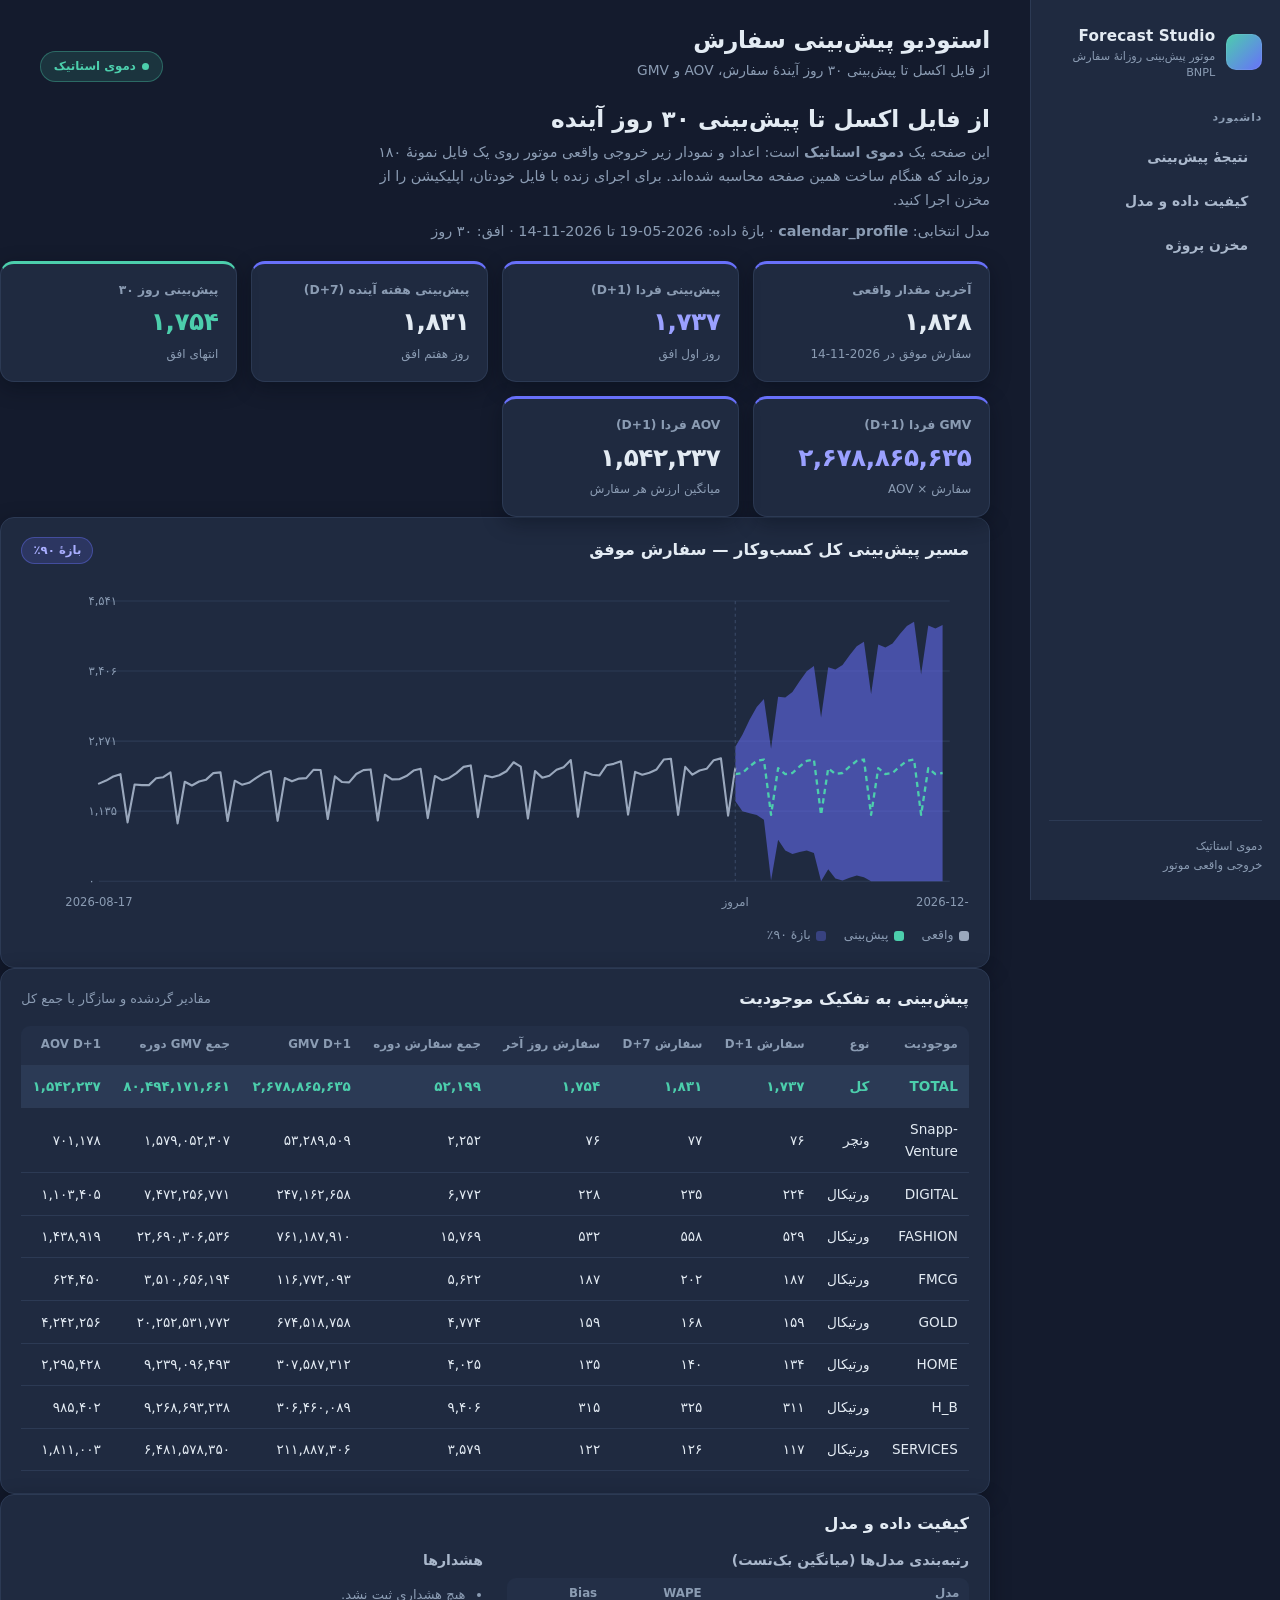
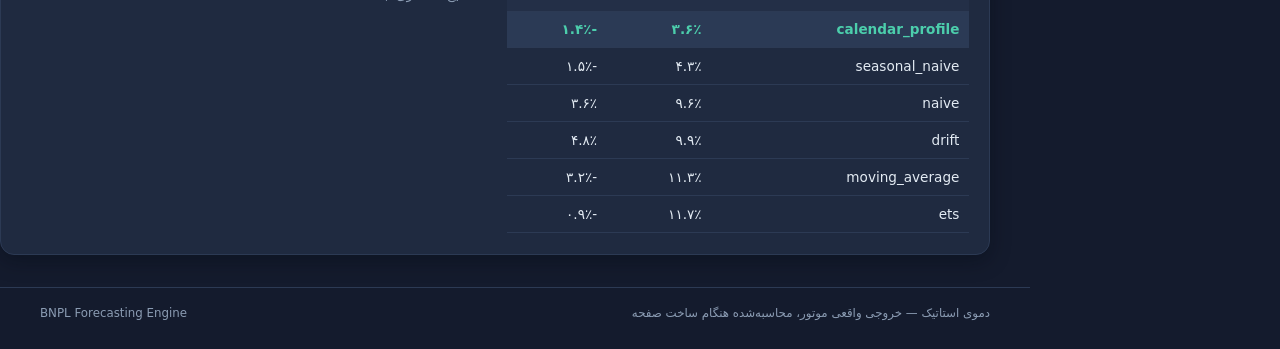
==== docs/index.html @ 6a2b245a "Add delivery workbook output in the exact business format - load_category_facts keeps the date x ver" ====
<!DOCTYPE html>
<html lang="fa" dir="rtl">
<head>
<meta charset="utf-8"/>
<meta name="viewport" content="width=device-width, initial-scale=1"/>
<title>استودیو پیش‌بینی سفارش | دموی استاتیک</title>
<link rel="stylesheet" href="styles.css"/>
</head>
<body>
<a class="skip-link" href="#main">پرش به محتوای اصلی</a>
<aside class="sidebar">
  <div class="brand">
    <span class="brand-mark" aria-hidden="true"></span>
    <div>
      <div class="brand-name">Forecast Studio</div>
      <div class="brand-sub">موتور پیش‌بینی روزانهٔ سفارش BNPL</div>
    </div>
  </div>
  <nav class="side-nav" aria-label="ناوبری اصلی">
    <p class="side-nav-title">داشبورد</p>
    <a href="#results">نتیجهٔ پیش‌بینی</a>
    <a href="#quality">کیفیت داده و مدل</a>
    <a href="https://github.com/raoufkhoshnazarsp/Order-Forecasting-Engine">مخزن پروژه</a>
  </nav>
  <div class="side-foot">دموی استاتیک<br />خروجی واقعی موتور</div>
</aside>

<div class="shell">
<header class="topbar">
  <div>
    <h2>استودیو پیش‌بینی سفارش</h2>
    <p class="sub">از فایل اکسل تا پیش‌بینی ۳۰ روز آیندهٔ سفارش، AOV و GMV</p>
  </div>
  <span class="pill">دموی استاتیک</span>
</header>

<main id="main">
  <section class="hero">
    <h2>از فایل اکسل تا پیش‌بینی ۳۰ روز آینده</h2>
    <p>
      این صفحه یک <strong>دموی استاتیک</strong> است: اعداد و نمودار زیر خروجی واقعی موتور
      روی یک فایل نمونهٔ ۱۸۰ روزه‌اند که هنگام ساخت همین صفحه محاسبه شده‌اند.
      برای اجرای زنده با فایل خودتان، اپلیکیشن را از مخزن اجرا کنید.
    </p>
    <p class="muted">
      مدل انتخابی: <strong>calendar_profile</strong> ·
      بازهٔ داده: 2026-05-19 تا 2026-11-14 ·
      افق: ۳۰ روز
    </p>
  </section>

  <section id="results">
    <div class="kpi-grid"><div class="kpi "><span class="kpi-label">آخرین مقدار واقعی</span><span class="kpi-value">۱,۸۲۸</span><span class="kpi-sub">سفارش موفق در 2026-11-14</span></div><div class="kpi kpi-accent"><span class="kpi-label">پیش‌بینی فردا (D+1)</span><span class="kpi-value">۱,۷۳۷</span><span class="kpi-sub">روز اول افق</span></div><div class="kpi "><span class="kpi-label">پیش‌بینی هفته آینده (D+7)</span><span class="kpi-value">۱,۸۳۱</span><span class="kpi-sub">روز هفتم افق</span></div><div class="kpi kpi-good"><span class="kpi-label">پیش‌بینی روز ۳۰</span><span class="kpi-value">۱,۷۵۴</span><span class="kpi-sub">انتهای افق</span></div><div class="kpi kpi-accent"><span class="kpi-label">GMV فردا (D+1)</span><span class="kpi-value">۲,۶۷۸,۸۶۵,۶۳۵</span><span class="kpi-sub">سفارش × AOV</span></div><div class="kpi "><span class="kpi-label">AOV فردا (D+1)</span><span class="kpi-value">۱,۵۴۲,۲۳۷</span><span class="kpi-sub">میانگین ارزش هر سفارش</span></div></div>

    <div class="card">
      <div class="card-head">
        <h3>مسیر پیش‌بینی کل کسب‌وکار — سفارش موفق</h3>
        <span class="badge">بازهٔ ۹۰٪</span>
      </div>
      <div class="chart-wrap">
        <svg viewBox="0 0 900 320" role="img" aria-label="نمودار پیش‌بینی"><line x1="74" x2="882" y1="286.0" y2="286.0" stroke="#2c3a54" stroke-width="1"/><text x="64" y="290.0" text-anchor="end" font-size="11" fill="#8b9cb3">۰</text><line x1="74" x2="882" y1="219.5" y2="219.5" stroke="#2c3a54" stroke-width="1"/><text x="64" y="223.5" text-anchor="end" font-size="11" fill="#8b9cb3">۱,۱۳۵</text><line x1="74" x2="882" y1="153.0" y2="153.0" stroke="#2c3a54" stroke-width="1"/><text x="64" y="157.0" text-anchor="end" font-size="11" fill="#8b9cb3">۲,۲۷۱</text><line x1="74" x2="882" y1="86.5" y2="86.5" stroke="#2c3a54" stroke-width="1"/><text x="64" y="90.5" text-anchor="end" font-size="11" fill="#8b9cb3">۳,۴۰۶</text><line x1="74" x2="882" y1="20.0" y2="20.0" stroke="#2c3a54" stroke-width="1"/><text x="64" y="24.0" text-anchor="end" font-size="11" fill="#8b9cb3">۴,۵۴۱</text><path d="M678.3,158.6L685.1,147.0L691.9,132.8L698.7,120.5L705.5,113.1L712.3,160.3L719.0,110.9L725.8,111.7L732.6,106.3L739.4,96.1L746.2,86.7L753.0,81.6L759.8,130.6L766.6,82.8L773.4,84.9L780.2,80.7L786.9,71.5L793.7,63.0L800.5,58.7L807.3,108.4L814.1,61.3L820.9,64.0L827.7,60.2L834.5,51.6L841.3,43.6L848.1,39.7L854.8,89.8L861.6,43.1L868.4,46.1L875.2,42.8L875.2,286.0L868.4,286.0L861.6,286.0L854.8,286.0L848.1,286.0L841.3,286.0L834.5,286.0L827.7,286.0L820.9,286.0L814.1,286.0L807.3,286.0L800.5,282.3L793.7,280.6L786.9,282.8L780.2,285.3L773.4,283.5L766.6,274.8L759.8,286.0L753.0,259.3L746.2,256.9L739.4,258.3L732.6,260.2L725.8,256.8L719.0,246.7L712.3,285.4L705.5,227.8L698.7,223.1L691.9,221.6L685.1,219.5L678.3,209.9Z" fill="#6870fa" opacity="0.55"/><path d="M74.0,193.4L80.8,190.5L87.6,186.6L94.4,184.4L101.2,230.2L107.9,194.2L114.7,194.8L121.5,194.8L128.3,188.2L135.1,187.3L141.9,182.7L148.7,231.1L155.5,191.6L162.3,195.2L169.1,191.4L175.8,189.6L182.6,183.4L189.4,182.7L196.2,228.9L203.0,190.6L209.8,194.4L216.6,192.6L223.4,187.9L230.2,183.6L237.0,181.4L243.7,228.7L250.5,188.1L257.3,191.2L264.1,188.6L270.9,188.2L277.7,180.3L284.5,180.5L291.3,227.0L298.1,186.5L304.9,191.9L311.6,192.2L318.4,184.2L325.2,180.6L332.0,179.9L338.8,228.4L345.6,184.9L352.4,189.3L359.2,189.2L366.0,186.2L372.8,181.0L379.5,179.3L386.3,226.2L393.1,186.1L399.9,190.1L406.7,188.0L413.5,183.4L420.3,177.5L427.1,176.1L433.9,225.2L440.7,185.7L447.4,187.4L454.2,185.4L461.0,181.6L467.8,173.1L474.6,177.3L481.4,226.5L488.2,181.4L495.0,187.7L501.8,185.9L508.6,180.2L515.3,177.8L522.1,171.0L528.9,224.9L535.7,182.3L542.5,185.0L549.3,185.7L556.1,175.9L562.9,174.6L569.7,172.1L576.5,222.8L583.2,182.2L590.0,185.0L596.8,183.1L603.6,179.9L610.4,170.5L617.2,169.7L624.0,223.1L630.8,177.5L637.6,184.9L644.4,180.9L651.1,179.3L657.9,171.1L664.7,169.4L671.5,223.8L678.3,178.9" fill="none" stroke="#9aa8bd" stroke-width="2" stroke-linejoin="round" stroke-linecap="round"/><path d="M678.3,184.3L685.1,183.3L691.9,177.1L698.7,171.8L705.5,170.5L712.3,223.1L719.0,178.7L725.8,184.3L732.6,183.3L739.4,177.1L746.2,171.8L753.0,170.5L759.8,223.1L766.6,178.7L773.4,184.3L780.2,183.3L786.9,177.1L793.7,171.8L800.5,170.5L807.3,223.1L814.1,178.7L820.9,184.3L827.7,183.3L834.5,177.1L841.3,171.8L848.1,170.5L854.8,223.1L861.6,178.7L868.4,184.3L875.2,183.3" fill="none" stroke="#4cceac" stroke-width="2.2" stroke-dasharray="5 4" stroke-linejoin="round"/><line x1="678.3" x2="678.3" y1="20" y2="286" stroke="#3a4a67" stroke-dasharray="3 3"/><text x="74.0" y="310" text-anchor="middle" font-size="11" fill="#8b9cb3">2026-08-17</text><text x="678.3" y="310" text-anchor="middle" font-size="11" fill="#8b9cb3">امروز</text><text x="882.0" y="310" text-anchor="middle" font-size="11" fill="#8b9cb3">2026-12-14</text></svg>
        <div class="legend">
          <span><i class="dot dot-actual"></i>واقعی</span>
          <span><i class="dot dot-forecast"></i>پیش‌بینی</span>
          <span><i class="dot dot-band"></i>بازهٔ ۹۰٪</span>
        </div>
      </div>
    </div>

    <div class="card">
      <div class="card-head">
        <h3>پیش‌بینی به تفکیک موجودیت</h3>
        <span class="muted">مقادیر گردشده و سازگار با جمع کل</span>
      </div>
      <div class="table-wrap">
        <table class="table">
          <thead><tr>
            <th scope="col">موجودیت</th><th scope="col">نوع</th>
            <th scope="col">سفارش D+1</th><th scope="col">سفارش D+7</th>
            <th scope="col">سفارش روز آخر</th><th scope="col">جمع سفارش دوره</th>
            <th scope="col">GMV D+1</th><th scope="col">جمع GMV دوره</th>
            <th scope="col">AOV D+1</th>
          </tr></thead>
          <tbody><tr class="is-total"><td>TOTAL</td><td>کل</td><td>۱,۷۳۷</td><td>۱,۸۳۱</td><td>۱,۷۵۴</td><td>۵۲,۱۹۹</td><td>۲,۶۷۸,۸۶۵,۶۳۵</td><td>۸۰,۴۹۴,۱۷۱,۶۶۱</td><td>۱,۵۴۲,۲۳۷</td></tr><tr class=""><td>Snapp-Venture</td><td>ونچر</td><td>۷۶</td><td>۷۷</td><td>۷۶</td><td>۲,۲۵۲</td><td>۵۳,۲۸۹,۵۰۹</td><td>۱,۵۷۹,۰۵۲,۳۰۷</td><td>۷۰۱,۱۷۸</td></tr><tr class=""><td>DIGITAL</td><td>ورتیکال</td><td>۲۲۴</td><td>۲۳۵</td><td>۲۲۸</td><td>۶,۷۷۲</td><td>۲۴۷,۱۶۲,۶۵۸</td><td>۷,۴۷۲,۲۵۶,۷۷۱</td><td>۱,۱۰۳,۴۰۵</td></tr><tr class=""><td>FASHION</td><td>ورتیکال</td><td>۵۲۹</td><td>۵۵۸</td><td>۵۳۲</td><td>۱۵,۷۶۹</td><td>۷۶۱,۱۸۷,۹۱۰</td><td>۲۲,۶۹۰,۳۰۶,۵۳۶</td><td>۱,۴۳۸,۹۱۹</td></tr><tr class=""><td>FMCG</td><td>ورتیکال</td><td>۱۸۷</td><td>۲۰۲</td><td>۱۸۷</td><td>۵,۶۲۲</td><td>۱۱۶,۷۷۲,۰۹۳</td><td>۳,۵۱۰,۶۵۶,۱۹۴</td><td>۶۲۴,۴۵۰</td></tr><tr class=""><td>GOLD</td><td>ورتیکال</td><td>۱۵۹</td><td>۱۶۸</td><td>۱۵۹</td><td>۴,۷۷۴</td><td>۶۷۴,۵۱۸,۷۵۸</td><td>۲۰,۲۵۲,۵۳۱,۷۷۲</td><td>۴,۲۴۲,۲۵۶</td></tr><tr class=""><td>HOME</td><td>ورتیکال</td><td>۱۳۴</td><td>۱۴۰</td><td>۱۳۵</td><td>۴,۰۲۵</td><td>۳۰۷,۵۸۷,۳۱۲</td><td>۹,۲۳۹,۰۹۶,۴۹۳</td><td>۲,۲۹۵,۴۲۸</td></tr><tr class=""><td>H_B</td><td>ورتیکال</td><td>۳۱۱</td><td>۳۲۵</td><td>۳۱۵</td><td>۹,۴۰۶</td><td>۳۰۶,۴۶۰,۰۸۹</td><td>۹,۲۶۸,۶۹۳,۲۳۸</td><td>۹۸۵,۴۰۲</td></tr><tr class=""><td>SERVICES</td><td>ورتیکال</td><td>۱۱۷</td><td>۱۲۶</td><td>۱۲۲</td><td>۳,۵۷۹</td><td>۲۱۱,۸۸۷,۳۰۶</td><td>۶,۴۸۱,۵۷۸,۳۵۰</td><td>۱,۸۱۱,۰۰۳</td></tr></tbody>
        </table>
      </div>
    </div>

    <div class="card" id="quality">
      <div class="card-head"><h3>کیفیت داده و مدل</h3></div>
      <div class="split">
        <div>
          <h4>رتبه‌بندی مدل‌ها (میانگین بک‌تست)</h4>
          <div class="table-wrap">
            <table class="table table-compact">
              <thead><tr><th scope="col">مدل</th><th scope="col">WAPE</th><th scope="col">Bias</th></tr></thead>
              <tbody><tr class="is-total"><td>calendar_profile</td><td>۳.۶٪</td><td>-۱.۴٪</td></tr><tr class=""><td>seasonal_naive</td><td>۴.۳٪</td><td>-۱.۵٪</td></tr><tr class=""><td>naive</td><td>۹.۶٪</td><td>۳.۶٪</td></tr><tr class=""><td>drift</td><td>۹.۹٪</td><td>۴.۸٪</td></tr><tr class=""><td>moving_average</td><td>۱۱.۳٪</td><td>-۳.۲٪</td></tr><tr class=""><td>ets</td><td>۱۱.۷٪</td><td>-۰.۹٪</td></tr></tbody>
            </table>
          </div>
        </div>
        <div>
          <h4>هشدارها</h4>
          <ul class="warning-list"><li class="empty">هیچ هشداری ثبت نشد.</li></ul>
        </div>
      </div>
    </div>
  </section>
</main>

<footer class="footer">
  <span>دموی استاتیک — خروجی واقعی موتور، محاسبه‌شده هنگام ساخت صفحه</span>
  <span>BNPL Forecasting Engine</span>
</footer>
</div>
</body>
</html>
---- docs/styles.css ----
/* ==========================================================================
   BNPL Forecast Studio — dark dashboard theme
   Palette mirrors the reference analytics dashboard:
   canvas #141b2d · panels #1F2A40 · green #4cceac · blue #6870fa · red #db4f4a
   ========================================================================== */

:root {
  --bg: #141b2d;
  --surface: #1f2a40;
  --surface-2: #232f47;
  --surface-3: #2b3a55;
  --border: #2c3a54;
  --border-strong: #3a4a67;

  --text: #e3ebf3;
  --text-muted: #8b9cb3;
  --text-soft: #aab8cc;

  --green: #4cceac;
  --green-soft: rgba(76, 206, 172, .14);
  --brand: #6870fa;
  --brand-soft: rgba(104, 112, 250, .18);
  --danger: #db4f4a;
  --danger-soft: rgba(219, 79, 74, .16);
  --warn: #e2b04a;
  --warn-soft: rgba(226, 176, 74, .14);

  --radius: 14px;
  --radius-sm: 9px;
  --shadow: 0 6px 20px rgba(4, 8, 18, .35);
  --font: "Source Sans Pro", "Vazirmatn", "IRANSans", "Segoe UI", "Tahoma", system-ui, sans-serif;
  --mono: "SFMono-Regular", "Consolas", "Liberation Mono", monospace;
  color-scheme: dark;
}

* { box-sizing: border-box; }

html { scroll-behavior: smooth; }

body {
  margin: 0;
  background: var(--bg);
  color: var(--text);
  font-family: var(--font);
  font-size: 15px;
  line-height: 1.65;
  min-height: 100vh;
  display: grid;
  grid-template-columns: 250px minmax(0, 1fr);
}

h1, h2, h3, h4 { margin: 0; line-height: 1.35; font-weight: 700; }
h1 { font-size: 1.05rem; }
h2 { font-size: 1.45rem; }
h3 { font-size: 1.02rem; }
h4 { font-size: .88rem; color: var(--text-soft); margin-bottom: .45rem; }
p { margin: 0; }
a { color: var(--green); text-decoration: none; }
a:hover { text-decoration: underline; }

.skip-link {
  position: absolute; inset-inline-start: -999px; top: .5rem; z-index: 50;
  background: var(--brand); color: #fff; padding: .4rem .9rem; border-radius: var(--radius-sm);
}
.skip-link:focus { inset-inline-start: .75rem; }

/* ---------- sidebar ---------- */
.sidebar {
  background: var(--surface);
  border-inline-end: 1px solid var(--border);
  padding: 1.5rem 1.1rem;
  display: flex; flex-direction: column; gap: 1.8rem;
  position: sticky; top: 0; height: 100vh; overflow-y: auto;
}
.brand { display: flex; align-items: center; gap: .7rem; }
.brand-mark {
  width: 36px; height: 36px; border-radius: 10px; flex: 0 0 auto;
  background: linear-gradient(135deg, var(--green), var(--brand));
  box-shadow: 0 0 0 1px rgba(255, 255, 255, .08) inset;
}
.brand-name { font-size: .95rem; font-weight: 700; letter-spacing: .01em; }
.brand-sub { color: var(--text-muted); font-size: .7rem; line-height: 1.4; }

.side-nav { display: grid; gap: .2rem; }
.side-nav-title {
  color: var(--text-muted); font-size: .68rem; font-weight: 700;
  text-transform: uppercase; letter-spacing: .09em; margin: 0 0 .45rem .5rem;
}
.side-nav a {
  display: flex; align-items: center; gap: .6rem;
  color: var(--text-soft); font-size: .87rem; font-weight: 600;
  padding: .55rem .7rem; border-radius: var(--radius-sm);
  border-inline-start: 3px solid transparent;
  transition: background .15s, color .15s, border-color .15s;
}
.side-nav a:hover {
  background: var(--surface-3); color: var(--text); text-decoration: none;
  border-inline-start-color: var(--brand);
}
.side-nav a svg { width: 17px; height: 17px; flex: 0 0 auto; color: var(--green); }

.side-foot {
  margin-top: auto; padding-top: 1rem; border-top: 1px solid var(--border);
  color: var(--text-muted); font-size: .72rem; line-height: 1.7;
}

/* ---------- shell / header ---------- */
.shell { display: flex; flex-direction: column; min-width: 0; }

.topbar {
  display: flex; align-items: flex-end; justify-content: space-between;
  gap: 1rem; flex-wrap: wrap;
  padding: 1.5rem clamp(1.1rem, 3.5vw, 2.5rem) 0;
}
.topbar h2 { letter-spacing: -.01em; }
.topbar .sub { color: var(--text-muted); font-size: .86rem; margin-top: .25rem; }

.pill {
  display: inline-flex; align-items: center; gap: .4rem;
  background: var(--green-soft); color: var(--green);
  border: 1px solid rgba(76, 206, 172, .35);
  padding: .3rem .8rem; border-radius: 999px; font-size: .74rem; font-weight: 700;
}
.pill::before { content: ""; width: 7px; height: 7px; border-radius: 50%; background: var(--green); }

/* ---------- layout ---------- */
main {
  padding: 1.3rem clamp(1.1rem, 3.5vw, 2.5rem) 2rem;
  display: grid; gap: 1.1rem; align-content: start;
}

.hero p { color: var(--text-muted); max-width: 70ch; margin-top: .45rem; font-size: .9rem; }

.card {
  background: var(--surface);
  border: 1px solid var(--border);
  border-radius: var(--radius);
  box-shadow: var(--shadow);
  padding: 1.15rem 1.25rem 1.35rem;
}

.card-head {
  display: flex; align-items: center; justify-content: space-between;
  gap: .75rem; flex-wrap: wrap; margin-bottom: 1rem;
}
.head-actions { display: flex; gap: .5rem; flex-wrap: wrap; align-items: center; }

.segmented {
  display: inline-flex; padding: 3px; gap: 2px;
  background: var(--bg); border-radius: 999px; border: 1px solid var(--border);
}
.seg {
  border: 0; background: transparent; cursor: pointer; font-family: inherit;
  font-size: .8rem; font-weight: 700; color: var(--text-muted);
  padding: .34rem .9rem; border-radius: 999px; transition: background .15s, color .15s;
}
.seg:hover { color: var(--text); }
.seg.is-active { background: var(--brand); color: #fff; }
.seg:focus-visible { outline: 2px solid var(--green); outline-offset: 2px; }

.muted { color: var(--text-muted); font-size: .8rem; }

/* ---------- buttons ---------- */
.btn {
  display: inline-flex; align-items: center; justify-content: center;
  gap: .4rem; border: 1px solid transparent; cursor: pointer;
  font-family: inherit; font-size: .87rem; font-weight: 700;
  padding: .6rem 1.1rem; border-radius: var(--radius-sm);
  transition: background .15s, border-color .15s, transform .05s;
}
.btn:active { transform: translateY(1px); }
.btn:focus-visible { outline: 2px solid var(--green); outline-offset: 2px; }
.btn-primary { background: var(--green); color: #101a2b; }
.btn-primary:hover { background: #5edcbb; }
.btn-primary:disabled { background: #33505f; color: #7d93a4; cursor: not-allowed; }
.btn-ghost {
  background: transparent; color: var(--text-soft); border-color: var(--border-strong);
}
.btn-ghost:hover { color: var(--green); border-color: var(--green); text-decoration: none; }
.btn-accent { background: var(--brand); color: #fff; }
.btn-accent:hover { background: #7b82ff; }
.btn-sm { padding: .38rem .8rem; font-size: .79rem; }

/* ---------- upload ---------- */
.upload-form { display: grid; gap: 1rem; }

.dropzone {
  display: grid; place-items: center; gap: .3rem;
  padding: 2rem 1rem;
  border: 1.5px dashed var(--border-strong);
  border-radius: var(--radius);
  background: var(--bg);
  cursor: pointer; text-align: center;
  transition: border-color .15s, background .15s;
}
.dropzone:hover, .dropzone:focus-visible { border-color: var(--green); background: var(--green-soft); outline: none; }
.dropzone.dragover { border-color: var(--green); background: var(--green-soft); }
.dropzone-icon { width: 32px; height: 32px; color: var(--green); }
.dropzone-title { font-weight: 600; }
.dropzone-hint { color: var(--text-muted); font-size: .78rem; }
.dropzone-file {
  margin-top: .35rem; font-size: .82rem; font-weight: 700;
  color: var(--green); background: var(--green-soft); border-radius: 999px; padding: .18rem .8rem;
}

.controls { display: flex; align-items: end; gap: .9rem; flex-wrap: wrap; }
.field { display: grid; gap: .3rem; font-size: .8rem; color: var(--text-muted); font-weight: 700; }
.field select {
  font-family: inherit; font-size: .87rem; color: var(--text);
  padding: .52rem .7rem; min-width: 13rem;
  border: 1px solid var(--border-strong); border-radius: var(--radius-sm);
  background: var(--bg);
}
.field select:focus-visible { outline: 2px solid var(--green); border-color: var(--green); }
.controls .btn-primary { margin-inline-start: auto; padding-inline: 1.7rem; }

/* ---------- alerts / progress ---------- */
.alert { margin-top: 1rem; padding: .75rem 1rem; border-radius: var(--radius-sm); font-size: .85rem; }
.alert-error { background: var(--danger-soft); color: #ff9b97; border: 1px solid rgba(219, 79, 74, .45); }
.alert-ok { background: var(--green-soft); color: var(--green); border: 1px solid rgba(76, 206, 172, .4); }

.progress { display: flex; align-items: center; gap: .7rem; margin-top: 1rem; color: var(--text-muted); font-size: .85rem; }
.spinner {
  width: 18px; height: 18px; border-radius: 50%;
  border: 2.5px solid var(--surface-3); border-top-color: var(--green);
  animation: spin .8s linear infinite;
}
@keyframes spin { to { transform: rotate(360deg); } }

/* ---------- KPIs ---------- */
.kpi-grid { display: grid; gap: .9rem; grid-template-columns: repeat(auto-fit, minmax(205px, 1fr)); }
.kpi {
  background: var(--surface); border: 1px solid var(--border); border-radius: var(--radius);
  padding: 1rem 1.1rem; box-shadow: var(--shadow);
  display: grid; gap: .12rem;
  border-top: 3px solid var(--brand);
}
.kpi-label { color: var(--text-muted); font-size: .77rem; font-weight: 700; }
.kpi-value { font-size: 1.55rem; font-weight: 700; letter-spacing: -.02em; font-variant-numeric: tabular-nums; }
.kpi-sub { color: var(--text-muted); font-size: .75rem; }
.kpi-accent { border-top-color: var(--brand); }
.kpi-accent .kpi-value { color: #9aa0ff; }
.kpi-good { border-top-color: var(--green); }
.kpi-good .kpi-value { color: var(--green); }
.kpi-warn { border-top-color: var(--warn); }
.kpi-warn .kpi-value { color: var(--warn); }

/* ---------- chart ---------- */
.chart-wrap { display: grid; gap: .5rem; }
#chart { width: 100%; height: auto; display: block; }
#chart text { font-family: var(--font); font-size: 11px; fill: var(--text-muted); }
.legend { display: flex; gap: 1.1rem; font-size: .78rem; color: var(--text-muted); flex-wrap: wrap; }
.legend span { display: inline-flex; align-items: center; gap: .35rem; }
.dot { width: 10px; height: 10px; border-radius: 3px; display: inline-block; }
.dot-actual { background: #9aa8bd; }
.dot-forecast { background: var(--green); }
.dot-band { background: rgba(104, 112, 250, .35); }

.badge {
  font-size: .73rem; font-weight: 700; padding: .2rem .7rem;
  border-radius: 999px; background: var(--brand-soft); color: #a9aeff;
  border: 1px solid rgba(104, 112, 250, .4);
}

/* ---------- tables ---------- */
.table-wrap { overflow-x: auto; }
.table { width: 100%; border-collapse: collapse; font-size: .85rem; }
.table th, .table td { padding: .6rem .7rem; text-align: right; border-bottom: 1px solid var(--border); }
.table th {
  color: var(--text-muted); font-size: .74rem; font-weight: 700;
  background: var(--surface-2); text-transform: none; white-space: nowrap;
}
.table th:first-child { border-start-start-radius: var(--radius-sm); }
.table th:last-child { border-start-end-radius: var(--radius-sm); }
.table tbody tr:hover { background: var(--surface-2); }
.table td:not(:first-child) { font-variant-numeric: tabular-nums; }
.table tr.is-total td {
  font-weight: 700; background: var(--surface-3); border-top: 1px solid var(--border-strong);
  color: var(--green);
}
.table-compact th, .table-compact td { padding: .42rem .6rem; }

.split { display: grid; gap: 1.5rem; grid-template-columns: 1fr 1fr; }
@media (max-width: 900px) { .split { grid-template-columns: 1fr; } }

.warning-list, .sheet-list { margin: 0 0 1rem; padding-inline-start: 1.1rem; font-size: .82rem; color: var(--text-muted); }
.warning-list li { margin-bottom: .3rem; }
.warning-list li.is-warn { color: var(--warn); }
.sheet-list code { font-family: var(--mono); font-size: .76rem; color: var(--text-soft); }

.empty { color: var(--text-muted); font-size: .82rem; padding: .4rem 0; }

/* ---------- footer ---------- */
.footer {
  padding: 1rem clamp(1.1rem, 3.5vw, 2.5rem) 1.6rem;
  display: flex; justify-content: space-between; gap: 1rem; flex-wrap: wrap;
  color: var(--text-muted); font-size: .74rem;
  border-top: 1px solid var(--border);
}

/* ---------- responsive ---------- */
@media (max-width: 860px) {
  body { grid-template-columns: 1fr; }
  .sidebar {
    position: static; height: auto; flex-direction: row; align-items: center;
    justify-content: space-between; gap: .8rem; padding: .85rem 1.1rem;
    border-inline-end: 0; border-bottom: 1px solid var(--border);
    overflow-x: auto;
  }
  .side-nav, .side-foot { display: none; }
  .topbar { padding-top: 1.1rem; }
}

@media (prefers-reduced-motion: reduce) {
  * { animation-duration: .01ms !important; transition-duration: .01ms !important; }
  html { scroll-behavior: auto; }
}
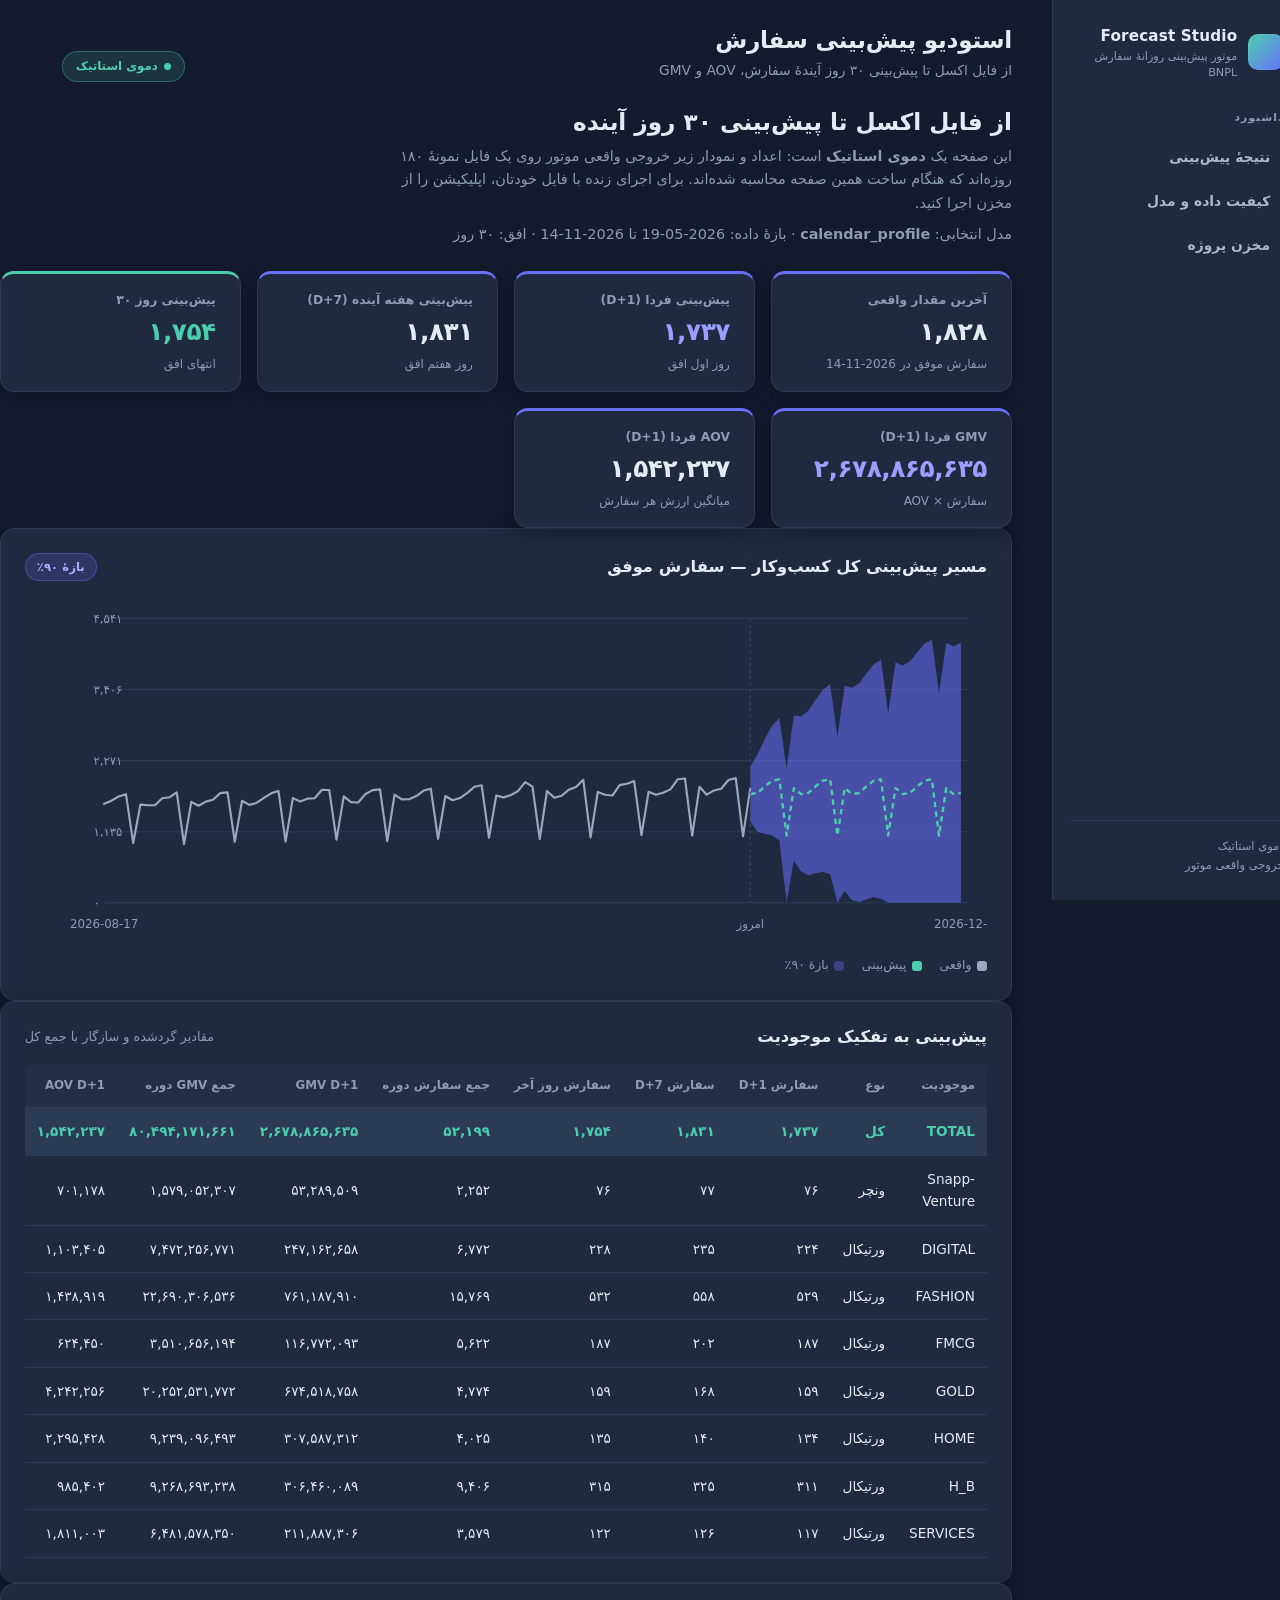
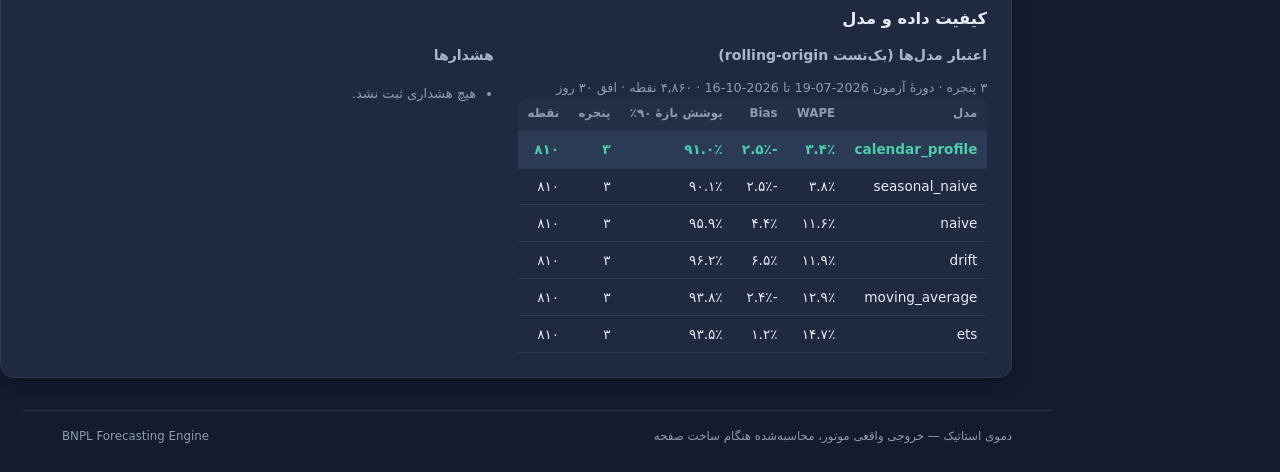
==== commit d15dbd30: "Show backtest evidence in the dashboard, not just the ranking - src/evaluation/report.py turns the r" ====
--- a/docs/index.html
+++ b/docs/index.html
@@ -90,11 +90,15 @@
       <div class="card-head"><h3>کیفیت داده و مدل</h3></div>
       <div class="split">
         <div>
-          <h4>رتبه‌بندی مدل‌ها (میانگین بک‌تست)</h4>
+          <h4>اعتبار مدل‌ها (بک‌تست rolling-origin)</h4>
+          <p class="muted">۳ پنجره · دورهٔ آزمون 2026-07-19 تا 2026-10-16 · ۴,۸۶۰ نقطه · افق ۳۰ روز</p>
           <div class="table-wrap">
             <table class="table table-compact">
-              <thead><tr><th scope="col">مدل</th><th scope="col">WAPE</th><th scope="col">Bias</th></tr></thead>
-              <tbody><tr class="is-total"><td>calendar_profile</td><td>۳.۶٪</td><td>-۱.۴٪</td></tr><tr class=""><td>seasonal_naive</td><td>۴.۳٪</td><td>-۱.۵٪</td></tr><tr class=""><td>naive</td><td>۹.۶٪</td><td>۳.۶٪</td></tr><tr class=""><td>drift</td><td>۹.۹٪</td><td>۴.۸٪</td></tr><tr class=""><td>moving_average</td><td>۱۱.۳٪</td><td>-۳.۲٪</td></tr><tr class=""><td>ets</td><td>۱۱.۷٪</td><td>-۰.۹٪</td></tr></tbody>
+              <thead><tr>
+                <th scope="col">مدل</th><th scope="col">WAPE</th><th scope="col">Bias</th>
+                <th scope="col">پوشش بازهٔ ۹۰٪</th><th scope="col">پنجره</th><th scope="col">نقطه</th>
+              </tr></thead>
+              <tbody><tr class="is-total"><td>calendar_profile</td><td>۳.۴٪</td><td>-۲.۵٪</td><td>۹۱.۰٪</td><td>۳</td><td>۸۱۰</td></tr><tr class=""><td>seasonal_naive</td><td>۳.۸٪</td><td>-۲.۵٪</td><td>۹۰.۱٪</td><td>۳</td><td>۸۱۰</td></tr><tr class=""><td>naive</td><td>۱۱.۶٪</td><td>۴.۴٪</td><td>۹۵.۹٪</td><td>۳</td><td>۸۱۰</td></tr><tr class=""><td>drift</td><td>۱۱.۹٪</td><td>۶.۵٪</td><td>۹۶.۲٪</td><td>۳</td><td>۸۱۰</td></tr><tr class=""><td>moving_average</td><td>۱۲.۹٪</td><td>-۲.۴٪</td><td>۹۳.۸٪</td><td>۳</td><td>۸۱۰</td></tr><tr class=""><td>ets</td><td>۱۴.۷٪</td><td>۱.۲٪</td><td>۹۳.۵٪</td><td>۳</td><td>۸۱۰</td></tr></tbody>
             </table>
           </div>
         </div>
--- a/docs/styles.css
+++ b/docs/styles.css
@@ -25,6 +25,13 @@
   --warn: #e2b04a;
   --warn-soft: rgba(226, 176, 74, .14);
 
+  --sp-1: .25rem;
+  --sp-2: .5rem;
+  --sp-3: .75rem;
+  --sp-4: 1rem;
+  --sp-5: 1.5rem;
+  --sp-6: 2rem;
+
   --radius: 14px;
   --radius-sm: 9px;
   --shadow: 0 6px 20px rgba(4, 8, 18, .35);
@@ -34,6 +41,8 @@
 }
 
 * { box-sizing: border-box; }
+
+[hidden] { display: none !important; }
 
 html { scroll-behavior: smooth; }
 
@@ -53,7 +62,7 @@
 h1 { font-size: 1.05rem; }
 h2 { font-size: 1.45rem; }
 h3 { font-size: 1.02rem; }
-h4 { font-size: .88rem; color: var(--text-soft); margin-bottom: .45rem; }
+h4 { font-size: .88rem; color: var(--text-soft); margin: 0 0 var(--sp-3); }
 p { margin: 0; }
 a { color: var(--green); text-decoration: none; }
 a:hover { text-decoration: underline; }
@@ -125,8 +134,8 @@
 
 /* ---------- layout ---------- */
 main {
-  padding: 1.3rem clamp(1.1rem, 3.5vw, 2.5rem) 2rem;
-  display: grid; gap: 1.1rem; align-content: start;
+  padding: var(--sp-5) clamp(1.1rem, 3.5vw, 2.5rem) var(--sp-6);
+  display: grid; gap: var(--sp-5); align-content: start;
 }
 
 .hero p { color: var(--text-muted); max-width: 70ch; margin-top: .45rem; font-size: .9rem; }
@@ -136,12 +145,12 @@
   border: 1px solid var(--border);
   border-radius: var(--radius);
   box-shadow: var(--shadow);
-  padding: 1.15rem 1.25rem 1.35rem;
+  padding: var(--sp-5) var(--sp-5) var(--sp-5);
 }
 
 .card-head {
   display: flex; align-items: center; justify-content: space-between;
-  gap: .75rem; flex-wrap: wrap; margin-bottom: 1rem;
+  gap: var(--sp-3); flex-wrap: wrap; margin-bottom: var(--sp-4);
 }
 .head-actions { display: flex; gap: .5rem; flex-wrap: wrap; align-items: center; }
 
@@ -182,7 +191,7 @@
 .btn-sm { padding: .38rem .8rem; font-size: .79rem; }
 
 /* ---------- upload ---------- */
-.upload-form { display: grid; gap: 1rem; }
+.upload-form { display: grid; gap: var(--sp-4); }
 
 .dropzone {
   display: grid; place-items: center; gap: .3rem;
@@ -203,7 +212,7 @@
   color: var(--green); background: var(--green-soft); border-radius: 999px; padding: .18rem .8rem;
 }
 
-.controls { display: flex; align-items: end; gap: .9rem; flex-wrap: wrap; }
+.controls { display: flex; align-items: end; gap: var(--sp-4); flex-wrap: wrap; }
 .field { display: grid; gap: .3rem; font-size: .8rem; color: var(--text-muted); font-weight: 700; }
 .field select {
   font-family: inherit; font-size: .87rem; color: var(--text);
@@ -214,6 +223,43 @@
 .field select:focus-visible { outline: 2px solid var(--green); border-color: var(--green); }
 .controls .btn-primary { margin-inline-start: auto; padding-inline: 1.7rem; }
 
+/* ---------- quality gate ---------- */
+.quality {
+  margin-top: var(--sp-4);
+  padding: var(--sp-4) var(--sp-5);
+  background: var(--bg);
+  border: 1px solid var(--border);
+  border-radius: var(--radius);
+}
+.quality-head {
+  display: flex; align-items: center; justify-content: space-between;
+  gap: var(--sp-3); margin-bottom: var(--sp-2);
+}
+.quality-head h4 { margin: 0; }
+.check-list { list-style: none; margin: var(--sp-3) 0 0; padding: 0; display: grid; gap: var(--sp-2); }
+.check {
+  display: grid; gap: .1rem;
+  padding: var(--sp-2) var(--sp-3);
+  border-radius: var(--radius-sm);
+  border-inline-start: 3px solid var(--border-strong);
+  background: var(--surface-2);
+}
+.check-title { font-size: .84rem; font-weight: 700; }
+.check-detail { font-size: .78rem; color: var(--text-muted); }
+.check-pass { border-inline-start-color: var(--green); }
+.check-pass .check-title { color: var(--green); }
+.check-warn { border-inline-start-color: var(--warn); }
+.check-warn .check-title { color: var(--warn); }
+.check-fail { border-inline-start-color: var(--danger); }
+.check-fail .check-title { color: #ff9b97; }
+.quality-actions {
+  display: flex; align-items: center; gap: var(--sp-3);
+  flex-wrap: wrap; margin-top: var(--sp-4);
+}
+.badge-pass { background: var(--green-soft); color: var(--green); border-color: rgba(76, 206, 172, .4); }
+.badge-warn { background: var(--warn-soft); color: var(--warn); border-color: rgba(226, 176, 74, .4); }
+.badge-fail { background: var(--danger-soft); color: #ff9b97; border-color: rgba(219, 79, 74, .45); }
+
 /* ---------- alerts / progress ---------- */
 .alert { margin-top: 1rem; padding: .75rem 1rem; border-radius: var(--radius-sm); font-size: .85rem; }
 .alert-error { background: var(--danger-soft); color: #ff9b97; border: 1px solid rgba(219, 79, 74, .45); }
@@ -228,10 +274,10 @@
 @keyframes spin { to { transform: rotate(360deg); } }
 
 /* ---------- KPIs ---------- */
-.kpi-grid { display: grid; gap: .9rem; grid-template-columns: repeat(auto-fit, minmax(205px, 1fr)); }
+.kpi-grid { display: grid; gap: var(--sp-4); grid-template-columns: repeat(auto-fit, minmax(205px, 1fr)); }
 .kpi {
   background: var(--surface); border: 1px solid var(--border); border-radius: var(--radius);
-  padding: 1rem 1.1rem; box-shadow: var(--shadow);
+  padding: var(--sp-4) var(--sp-5); box-shadow: var(--shadow);
   display: grid; gap: .12rem;
   border-top: 3px solid var(--brand);
 }
@@ -246,7 +292,7 @@
 .kpi-warn .kpi-value { color: var(--warn); }
 
 /* ---------- chart ---------- */
-.chart-wrap { display: grid; gap: .5rem; }
+.chart-wrap { display: grid; gap: var(--sp-4); }
 #chart { width: 100%; height: auto; display: block; }
 #chart text { font-family: var(--font); font-size: 11px; fill: var(--text-muted); }
 .legend { display: flex; gap: 1.1rem; font-size: .78rem; color: var(--text-muted); flex-wrap: wrap; }
@@ -265,7 +311,7 @@
 /* ---------- tables ---------- */
 .table-wrap { overflow-x: auto; }
 .table { width: 100%; border-collapse: collapse; font-size: .85rem; }
-.table th, .table td { padding: .6rem .7rem; text-align: right; border-bottom: 1px solid var(--border); }
+.table th, .table td { padding: var(--sp-3) var(--sp-3); text-align: right; border-bottom: 1px solid var(--border); }
 .table th {
   color: var(--text-muted); font-size: .74rem; font-weight: 700;
   background: var(--surface-2); text-transform: none; white-space: nowrap;
@@ -280,7 +326,7 @@
 }
 .table-compact th, .table-compact td { padding: .42rem .6rem; }
 
-.split { display: grid; gap: 1.5rem; grid-template-columns: 1fr 1fr; }
+.split { display: grid; gap: var(--sp-5); grid-template-columns: 1fr 1fr; }
 @media (max-width: 900px) { .split { grid-template-columns: 1fr; } }
 
 .warning-list, .sheet-list { margin: 0 0 1rem; padding-inline-start: 1.1rem; font-size: .82rem; color: var(--text-muted); }
